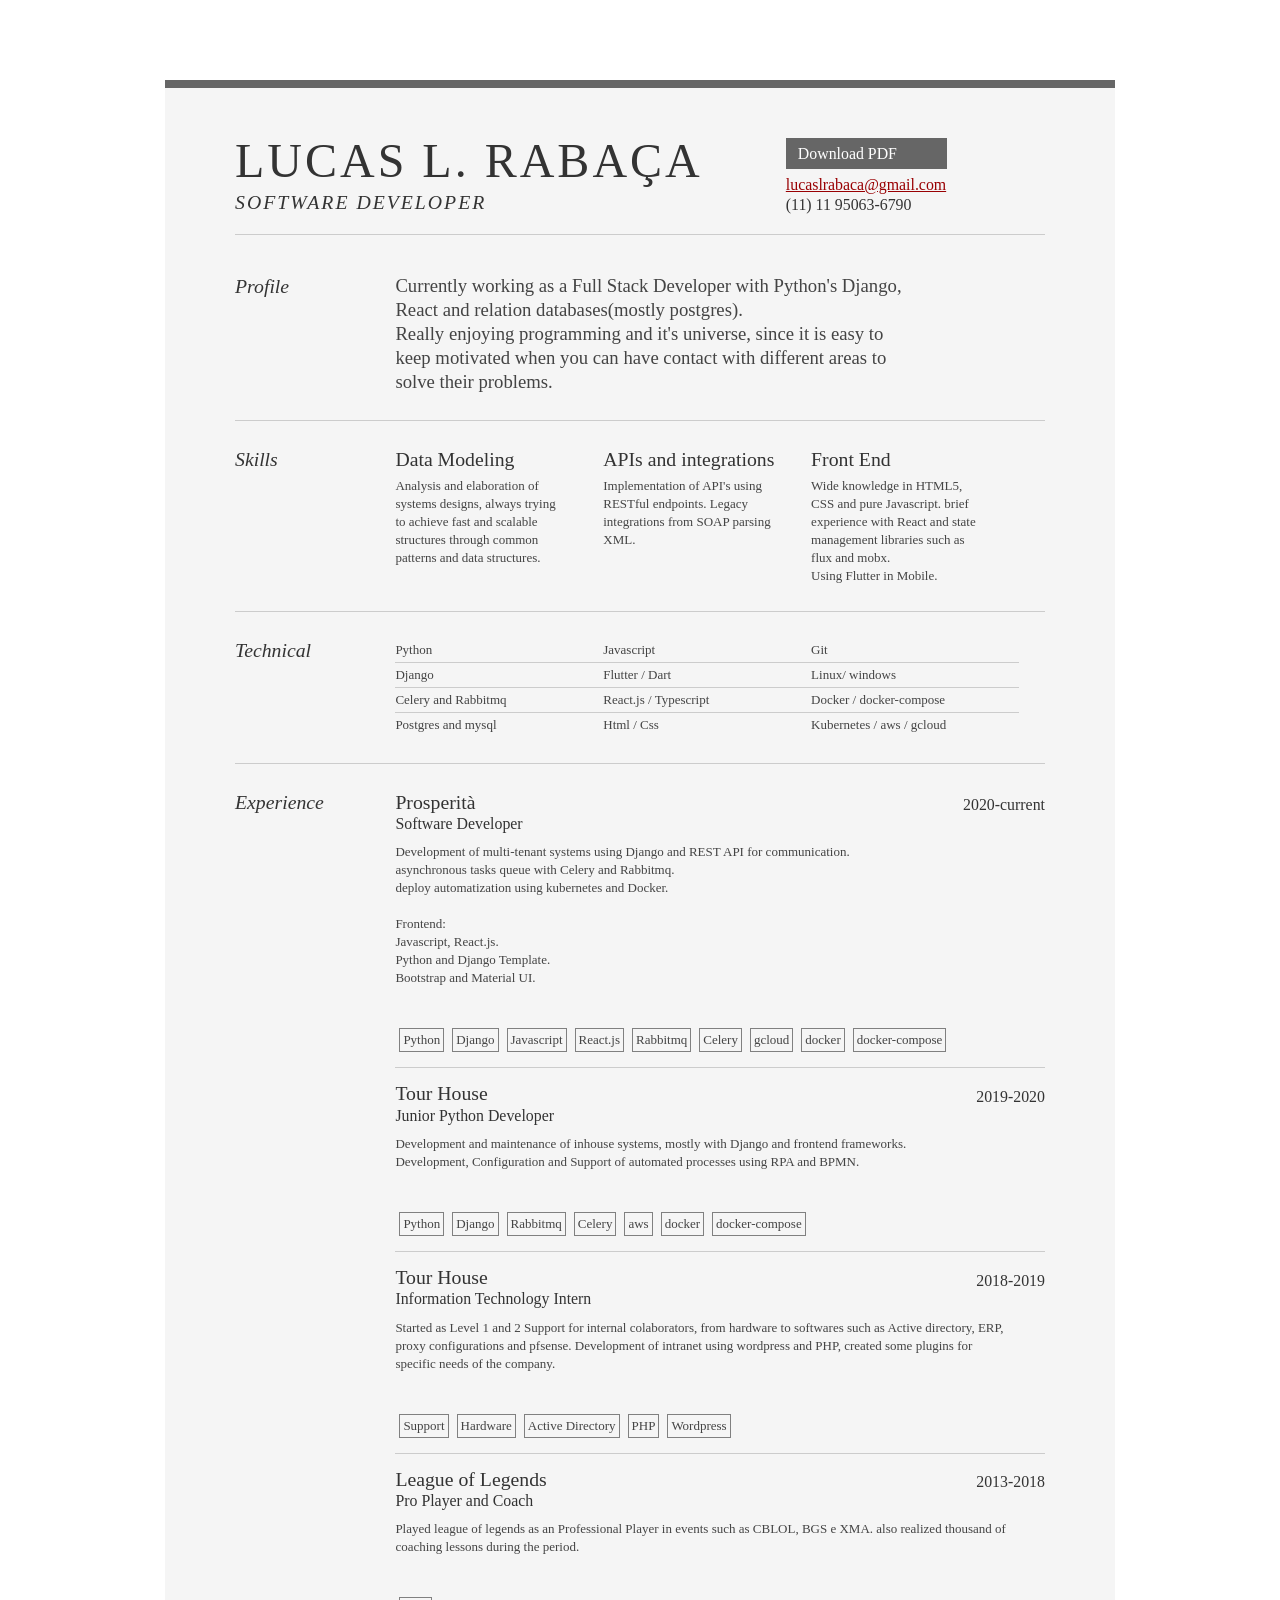
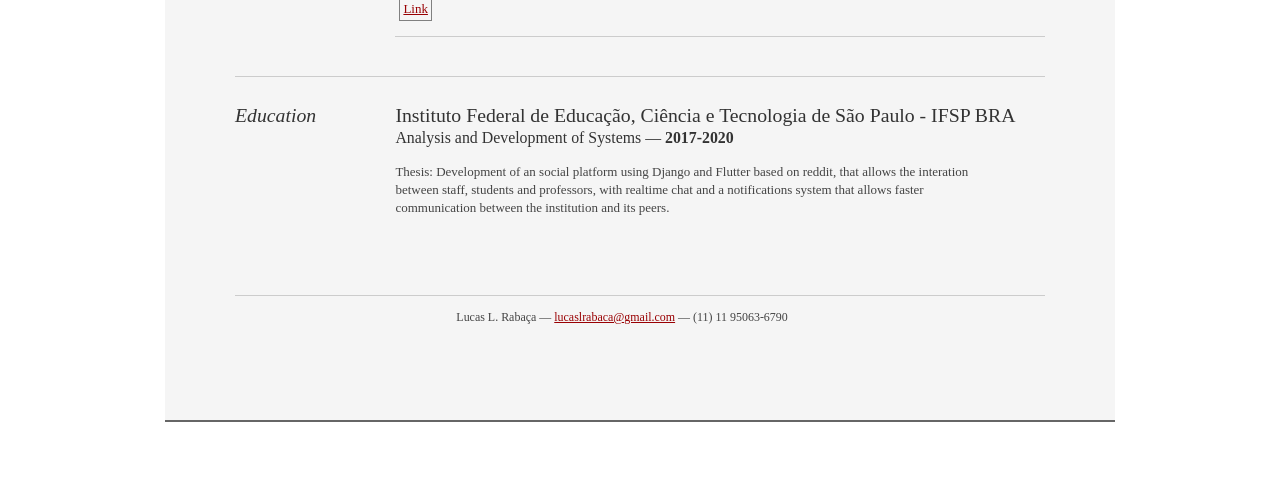
==== index.html @ 8d4857c7 "Updated CV" ====
<!DOCTYPE html PUBLIC "-//W3C//DTD XHTML 1.0 Strict//EN" "http://www.w3.org/TR/xhtml1/DTD/xhtml1-strict.dtd">
<html>
<head>

	<title>Lucas L. Rabaça | Software Developer | lucaslrabaca@gmail.com</title>
	<meta http-equiv="content-type" content="text/html; charset=utf-8" />

	<meta name="keywords" content="" />
	<meta name="description" content="" />

	<link rel="stylesheet" type="text/css" href="reset-fonts-grids.css" media="all" /> 
	<link rel="stylesheet" type="text/css" href="index.css" media="all" />

</head>
<body>

<div id="doc2" class="yui-t7">
	<div id="inner">
	
		<div id="hd">
			<div class="yui-gc">
				<div class="yui-u first">
					<h1>Lucas L. Rabaça</h1>
					<h2>Software Developer</h2>
				</div>

				<div class="yui-u">
					<div class="contact-info">
						<h3><a id="pdf" href="#" onclick="window.print();">Download PDF</a></h3>
						<h3><a href="mailto:lucaslrabaca@gmail.com">lucaslrabaca@gmail.com</a></h3>
						<h3>(11) 11 95063-6790</h3>
					</div><!--// .contact-info -->
				</div>
			</div><!--// .yui-gc -->
		</div><!--// hd -->

		<div id="bd">
			<div id="yui-main">
				<div class="yui-b">

					<div class="yui-gf">
						<div class="yui-u first">
							<h2>Profile</h2>
						</div>
						<div class="yui-u">
							<p class="enlarge">
								Currently working as a Full Stack Developer with Python's Django, React and relation databases(mostly postgres).<br>
								Really enjoying programming and it's universe, since it is easy to keep motivated when you can have
								contact with different areas to solve their problems.
							</p>
						</div>
					</div><!--// .yui-gf -->

					<div class="yui-gf">
						<div class="yui-u first">
							<h2>Skills</h2>
						</div>
						<div class="yui-u">

								<div class="talent">
									<h2>Data Modeling</h2>
									<p>Analysis and elaboration of systems designs, always trying to achieve fast and scalable structures through common patterns and data structures.</p>
								</div>

								<div class="talent">
									<h2>APIs and integrations</h2>
									<p>Implementation of API's using RESTful endpoints. Legacy integrations from SOAP parsing XML.</p>
								</div>

								<div class="talent">
									<h2>Front End</h2>
									<p> Wide knowledge in HTML5, CSS and pure Javascript. brief experience with React and state management libraries such as flux and mobx.<br> Using Flutter in Mobile.</p>
								</div>
						</div>
					</div><!--// .yui-gf -->

					<div class="yui-gf">
						<div class="yui-u first">
							<h2>Technical</h2>
						</div>
						<div class="yui-u">

							<ul class="talent">
								<li>Python</li>
								<li>Django</li>
								<li>Celery and Rabbitmq</li>
								<li class="last">Postgres and mysql</li>
							</ul>

							<ul class="talent">
								<li >Javascript</li>
								<li >Flutter / Dart </li>
								<li>React.js / Typescript</li>
								<li class="last">Html / Css</li>
							</ul>

							<ul class="talent">
								<li>Git</li>
								<li>Linux/ windows</li>
								<li>Docker / docker-compose</li>
								<li class="last">Kubernetes / aws / gcloud</li>
							</ul>
						</div>
					</div><!--// .yui-gf-->

					<div class="yui-gf">
	
						<div class="yui-u first">
							<h2>Experience</h2>
						</div><!--// .yui-u -->

						<div class="yui-u">

							<div class="job">
								<h2>Prosperità</h2>
								<h3>Software Developer</h3>
								<h4>2020-current</h4>
								<p>
									Development of multi-tenant systems using Django and REST API for communication.
									<br>asynchronous tasks queue with Celery and Rabbitmq.
									<br>deploy automatization using kubernetes and Docker.
									<br>
									<br>Frontend:
									<br>Javascript, React.js.
									<br>Python and Django Template.
									<br>Bootstrap and Material UI.
								</p>
								<div class="flex">
									<div class="skill-box">Python</div>
									<div class="skill-box">Django</div>
									<div class="skill-box">Javascript</div>
									<div class="skill-box">React.js</div>
									<div class="skill-box">Rabbitmq</div>
									<div class="skill-box">Celery</div>
									<div class="skill-box">gcloud</div>
									<div class="skill-box">docker</div>
									<div class="skill-box">docker-compose</div>
								</div>
							</div>

							<div class="job">
								<h2>Tour House</h2>
								<h3>Junior Python Developer</h3>
								<h4>2019-2020</h4>
								<p>Development and maintenance of inhouse systems, mostly with Django and frontend frameworks.<br>
									Development, Configuration and Support of automated processes using RPA and BPMN.</p>
								<div class="flex">
									<div class="skill-box">Python</div>
									<div class="skill-box">Django</div>
									<div class="skill-box">Rabbitmq</div>
									<div class="skill-box">Celery</div>
									<div class="skill-box">aws</div>
									<div class="skill-box">docker</div>
									<div class="skill-box">docker-compose</div>
								</div>
							</div>

							<div class="job">
								<h2>Tour House</h2>
								<h3>Information Technology Intern</h3>
								<h4>2018-2019</h4>
								<p>Started as Level 1 and 2 Support for internal colaborators, from hardware to softwares such as Active directory, ERP, proxy configurations and pfsense. Development of intranet using wordpress and PHP, created some plugins for specific needs of the company.</p>
								<div class="flex">
									<div class="skill-box">Support</div>
									<div class="skill-box">Hardware</div>
									<div class="skill-box">Active Directory</div>
									<div class="skill-box">PHP</div>
									<div class="skill-box">Wordpress</div>
								</div>
							</div>

							<div class="job">
								<h2>League of Legends</h2>
								<h3>Pro Player and Coach</h3>
								<h4>2013-2018</h4>
								<p>Played league of legends as an Professional Player in events such as CBLOL, BGS e XMA. also realized thousand of coaching lessons during the period.</p>
								<div class="flex">
									<div class="skill-box"><a target="_blank"  href="https://lol.gamepedia.com/Krow">Link</a></div>
								</div>
							</div>
						</div><!--// .yui-u -->
					</div><!--// .yui-gf -->


					<div class="yui-gf last">
						<div class="yui-u first">
							<h2>Education</h2>
						</div>
						<div class="yui-u">
							<h2>Instituto Federal de Educação, Ciência e Tecnologia de São Paulo - IFSP BRA</h2>
							<h3>Analysis and Development of Systems &mdash; <strong> 2017-2020</strong> </h3>
							<br>
							<p>Thesis: Development of an social platform using Django and Flutter based on reddit, that allows the interation between staff, students and professors, with realtime chat and a notifications system that allows faster communication between the institution and its peers.</p>
							<p></p>
						</div>
					</div><!--// .yui-gf -->


				</div><!--// .yui-b -->
			</div><!--// yui-main -->
		</div><!--// bd -->

		<div id="ft">
			<p>Lucas L. Rabaça &mdash; <a href="mailto:lucaslrabaca@gmail.com">lucaslrabaca@gmail.com</a> &mdash; (11) 11 95063-6790</p>
		</div><!--// footer -->

	</div><!-- // inner -->


</div><!--// doc -->
</body>
</html>
---- index.css ----
/*
---------------------------------------------------------------------------------
	STRIPPED DOWN RESUME TEMPLATE
    html resume

    v0.9: 5/28/09

    design and code by: thingsthatarebrown.com 
                        (matt brown)
---------------------------------------------------------------------------------
*/


.msg { padding: 10px; background: #222; position: relative; }
.msg h1 { color: #fff;  }
.msg a { margin-left: 20px; background: #408814; color: white; padding: 4px 8px; text-decoration: none; }
.msg a:hover { background: #266400; }

/* //-- yui-grids style overrides -- */
body { font-family: Georgia; color: #444; }
#inner { padding: 10px 70px; margin: 80px auto; background: #f5f5f5; border: solid #666; border-width: 8px 0 2px 0; }
.yui-gf { margin-bottom: 2em; padding-bottom: 2em; border-bottom: 1px solid #ccc; }

/* //-- header, body, footer -- */
#hd { margin: 2.5em 0 3em 0; padding-bottom: 1.5em; border-bottom: 1px solid #ccc }
#hd h2 { text-transform: uppercase; letter-spacing: 2px; }
#bd, #ft { margin-bottom: 2em; }

/* //-- footer -- */
#ft { padding: 1em 0 5em 0; font-size: 92%; border-top: 1px solid #ccc; text-align: center; }
#ft p { margin-bottom: 0; text-align: center;   }

/* //-- core typography and style -- */
#hd h1 { font-size: 48px; text-transform: uppercase; letter-spacing: 3px; }
h2 { font-size: 152% }
h3, h4 { font-size: 122%; }
h1, h2, h3, h4 { color: #333; }
p { font-size: 100%; line-height: 18px; padding-right: 3em; }
a { color: #990003 }
a:hover { text-decoration: none; }
strong { font-weight: bold; }
li { line-height: 24px; border-bottom: 1px solid #ccc; }
p.enlarge { font-size: 144%; padding-right: 6.5em; line-height: 24px; }
p.enlarge span { color: #000 }
.contact-info { margin-top: 7px; }
.first h2 { font-style: italic; }
.last { border-bottom: 0 }


/* //-- section styles -- */

a#pdf { display: block; float: left; background: #666; color: white; padding: 6px 50px 6px 12px; margin-bottom: 6px; text-decoration: none;  }
a#pdf:hover { background: #222; }

.job { position: relative; margin-bottom: 1em; padding-bottom: 1em; border-bottom: 1px solid #ccc; }
.job h4 { position: absolute; top: 0.35em; right: 0 }
.job p { margin: 0.75em 0 3em 0; }

.last { border: none; }
.skills-list {  }
.skills-list ul { margin: 0; }
.skills-list li { margin: 3px 0; padding: 3px 0; }
.skills-list li span { font-size: 152%; display: block; margin-bottom: -2px; padding: 0 }
.talent { width: 32%; float: left }
.talent h2 { margin-bottom: 6px; }
.flex { display: flex; }
.skill-box { border: 1px solid grey; padding: 3px; margin: 2px 4px; text-align: center; }
#srt-ttab { margin-bottom: 100px; text-align: center;  }
#srt-ttab img.last { margin-top: 20px }

/* --// override to force 1/8th width grids -- */
.yui-gf .yui-u{width:80.2%;}
.yui-gf div.first{width:12.3%;}
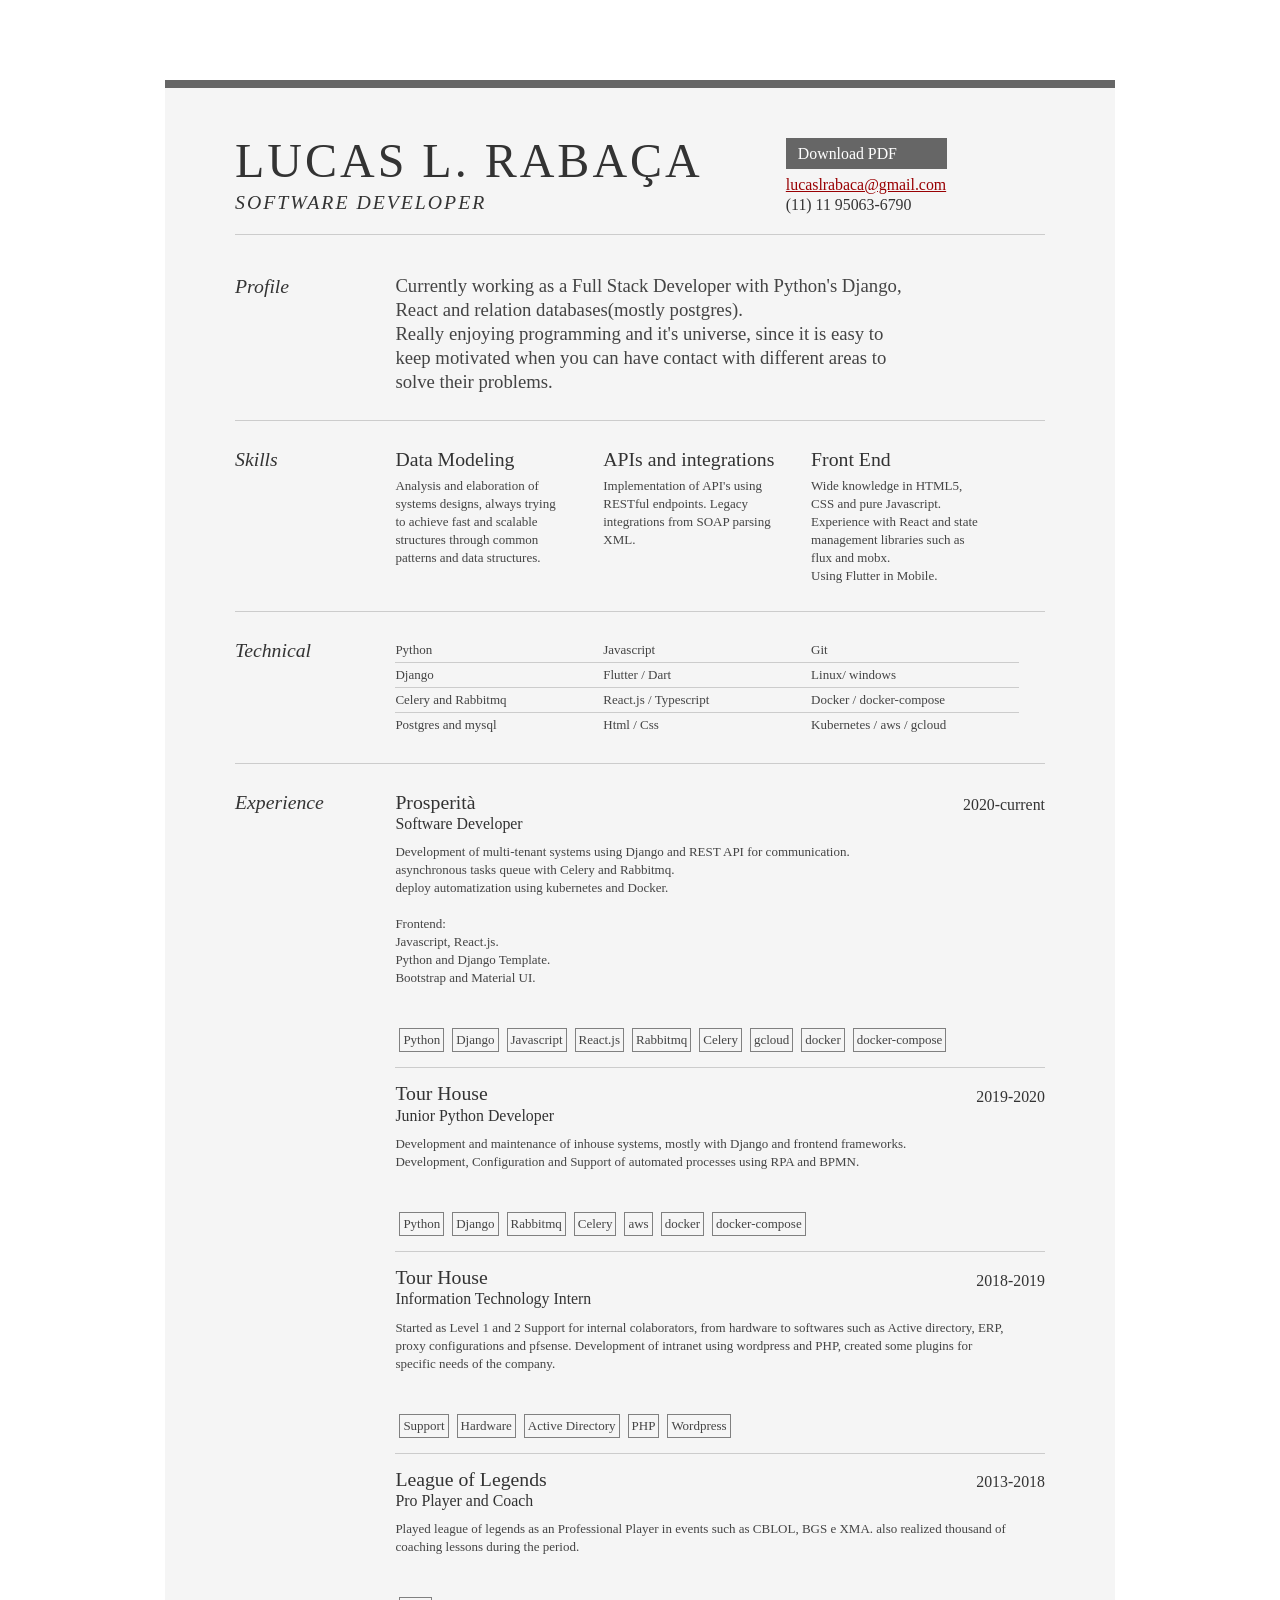
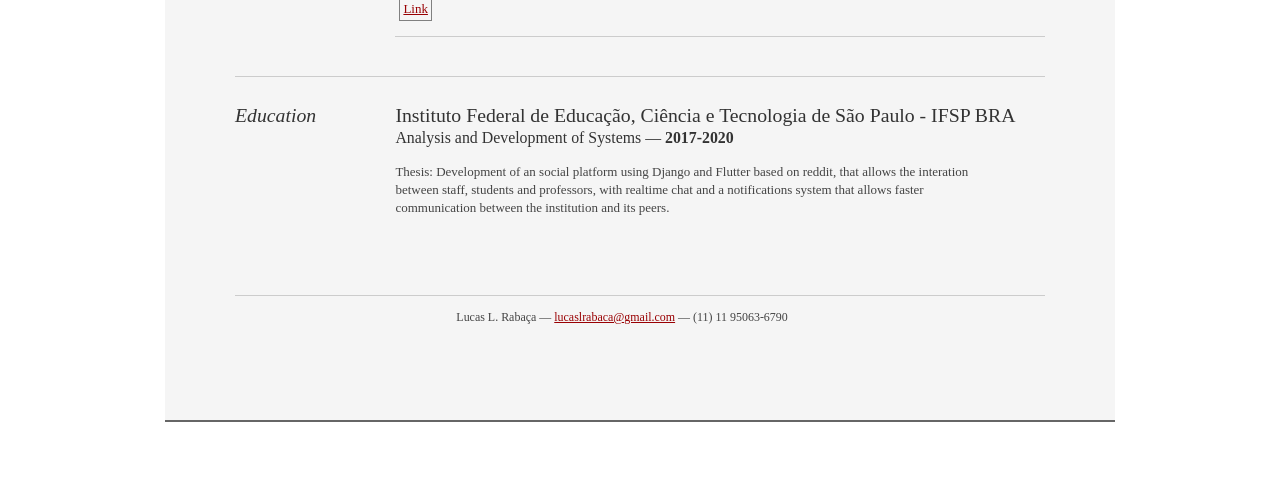
==== commit a68eb20e: "updated cv" ====
--- a/index.html
+++ b/index.html
@@ -69,7 +69,7 @@
 
 								<div class="talent">
 									<h2>Front End</h2>
-									<p> Wide knowledge in HTML5, CSS and pure Javascript. brief experience with React and state management libraries such as flux and mobx.<br> Using Flutter in Mobile.</p>
+									<p> Wide knowledge in HTML5, CSS and pure Javascript. Experience with React and state management libraries such as flux and mobx.<br> Using Flutter in Mobile.</p>
 								</div>
 						</div>
 					</div><!--// .yui-gf -->
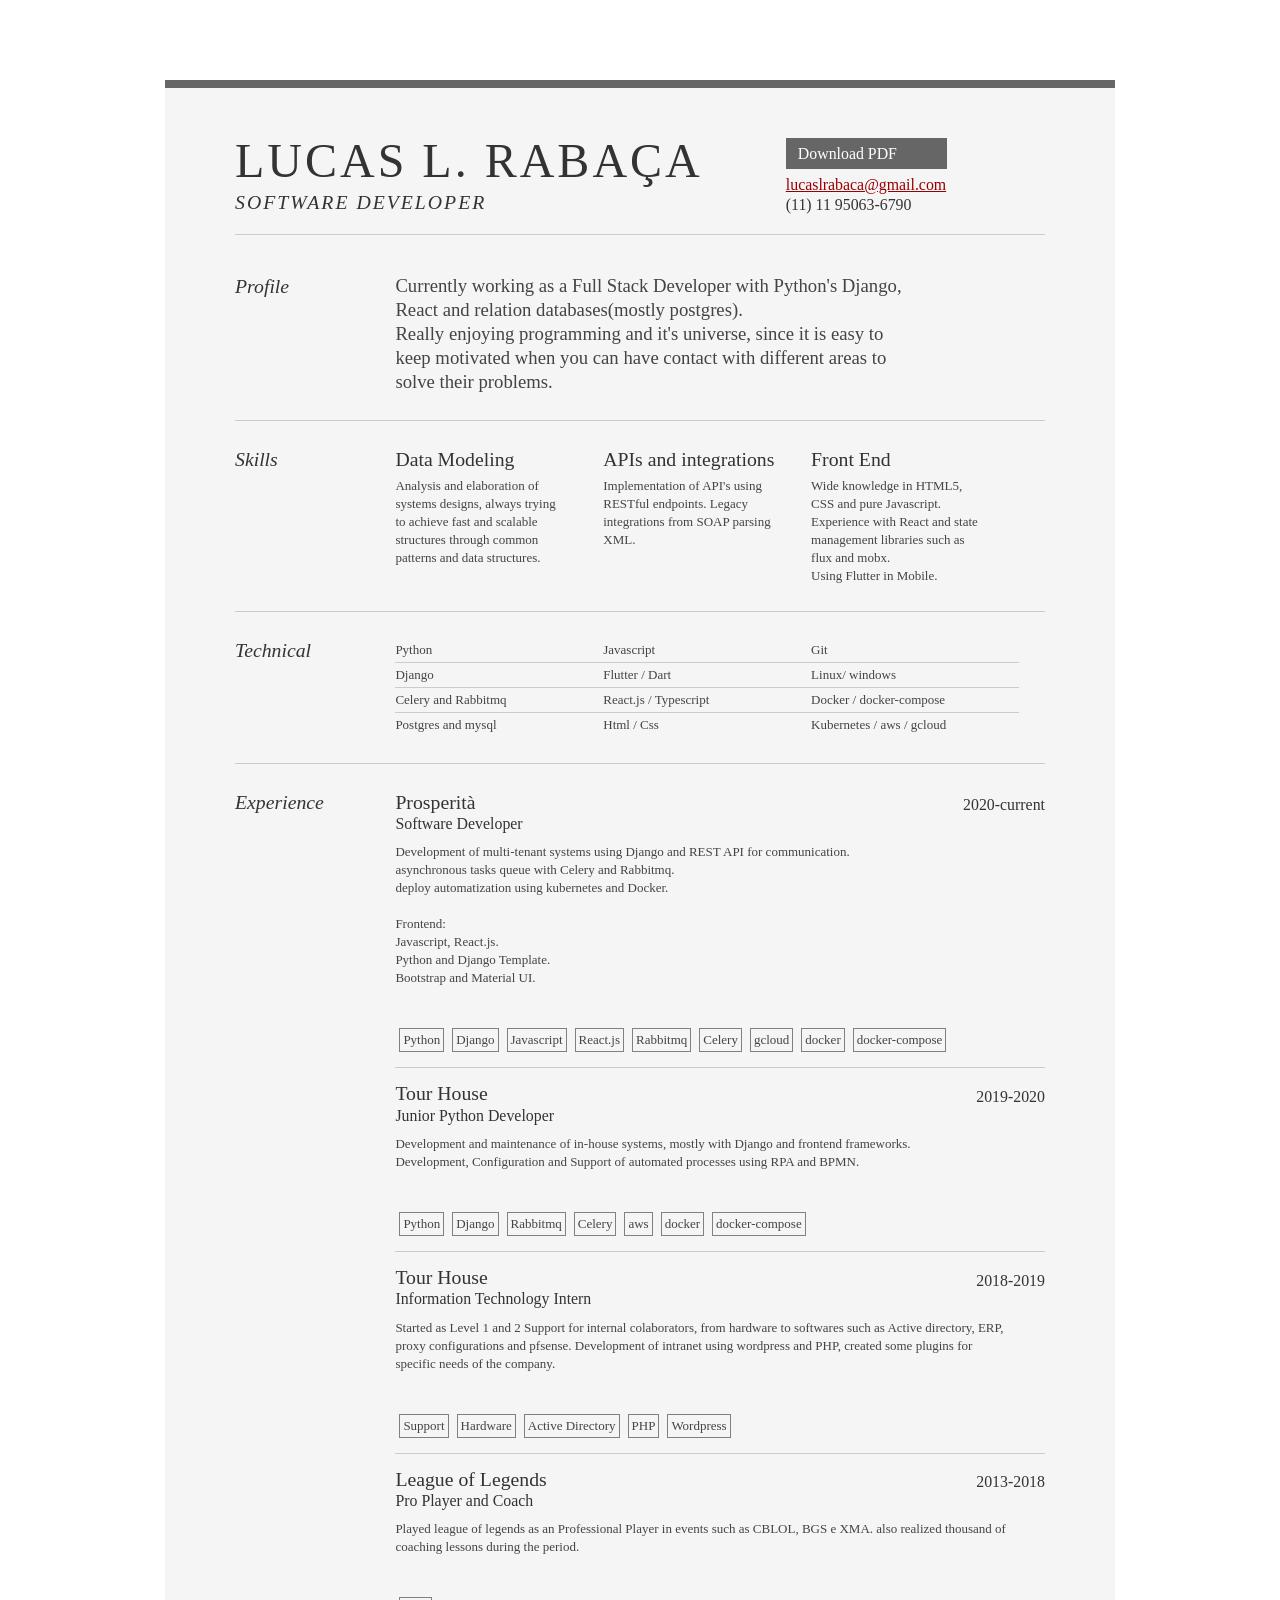
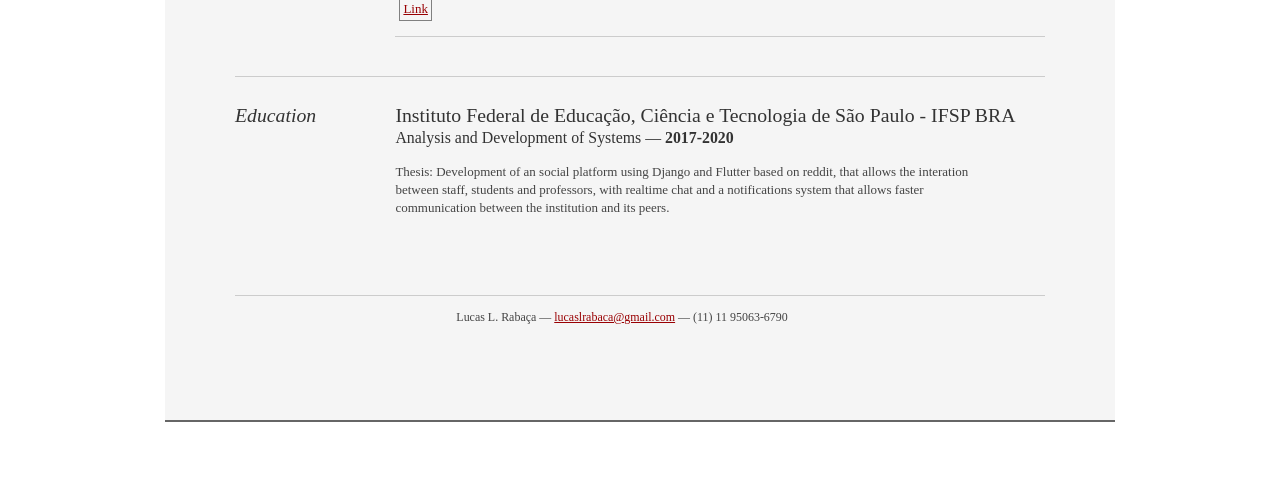
==== commit ed903189: "updated cv" ====
--- a/index.html
+++ b/index.html
@@ -142,7 +142,7 @@
 								<h2>Tour House</h2>
 								<h3>Junior Python Developer</h3>
 								<h4>2019-2020</h4>
-								<p>Development and maintenance of inhouse systems, mostly with Django and frontend frameworks.<br>
+								<p>Development and maintenance of in-house systems, mostly with Django and frontend frameworks.<br>
 									Development, Configuration and Support of automated processes using RPA and BPMN.</p>
 								<div class="flex">
 									<div class="skill-box">Python</div>
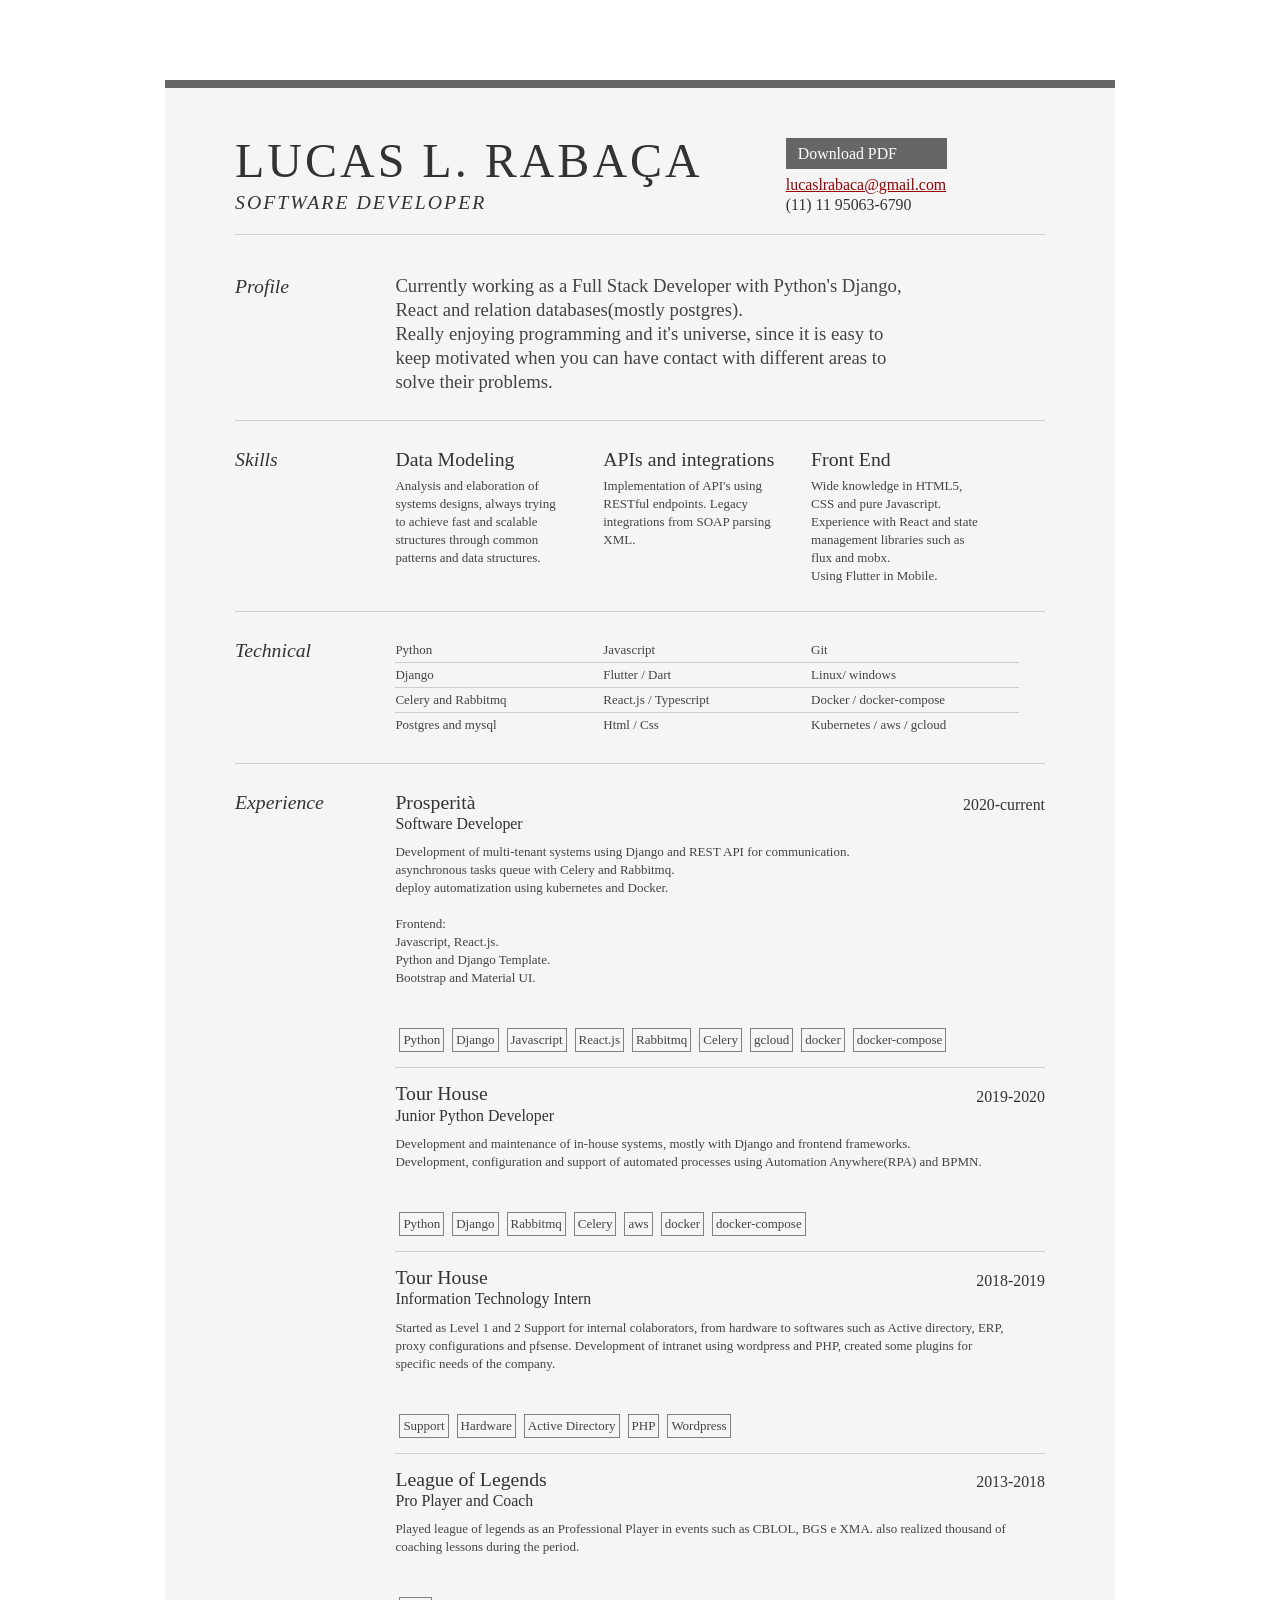
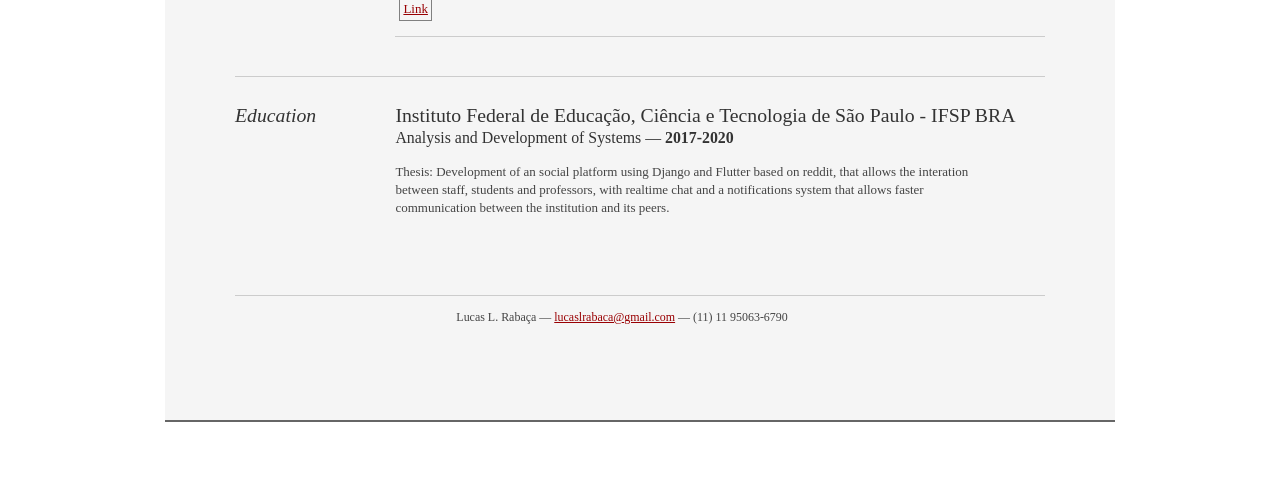
==== commit 73d145a7: "Updated CV" ====
--- a/index.html
+++ b/index.html
@@ -143,7 +143,7 @@
 								<h3>Junior Python Developer</h3>
 								<h4>2019-2020</h4>
 								<p>Development and maintenance of in-house systems, mostly with Django and frontend frameworks.<br>
-									Development, Configuration and Support of automated processes using RPA and BPMN.</p>
+									Development, configuration and support of automated processes using Automation Anywhere(RPA) and BPMN.</p>
 								<div class="flex">
 									<div class="skill-box">Python</div>
 									<div class="skill-box">Django</div>
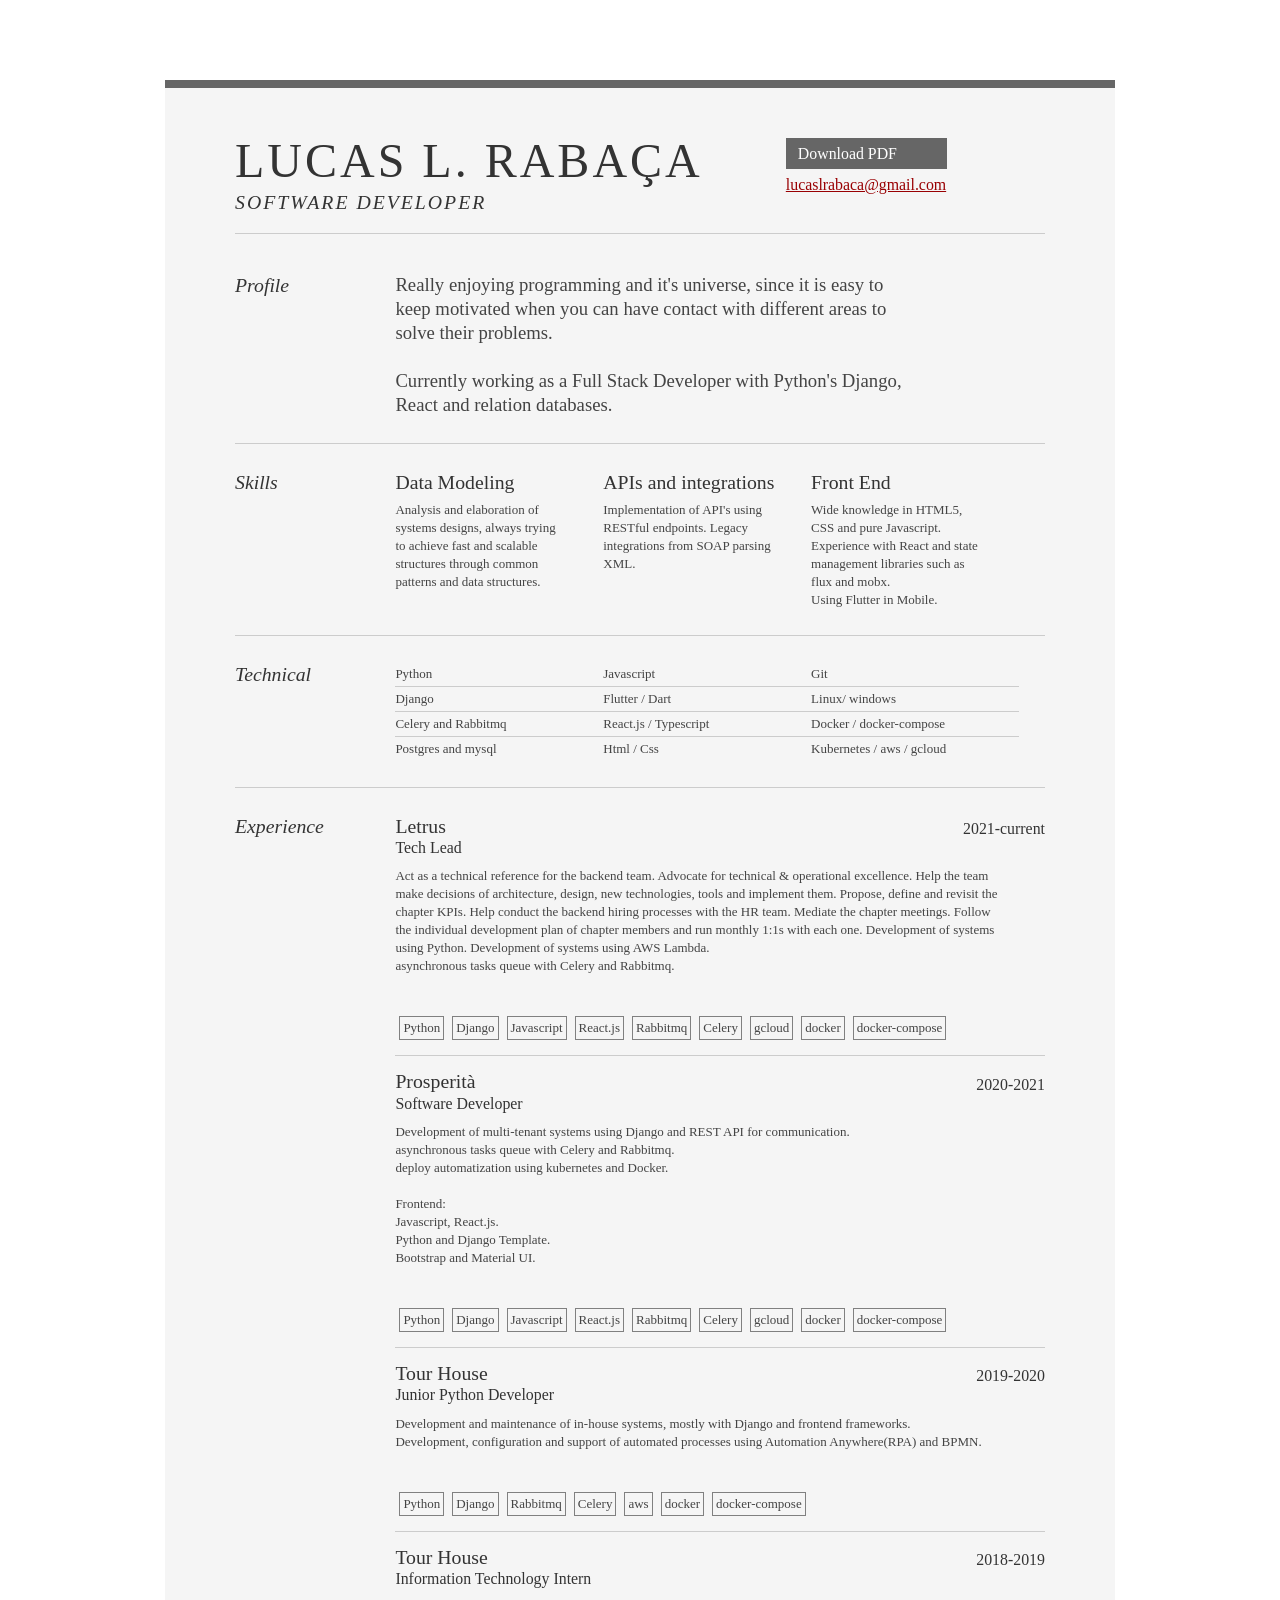
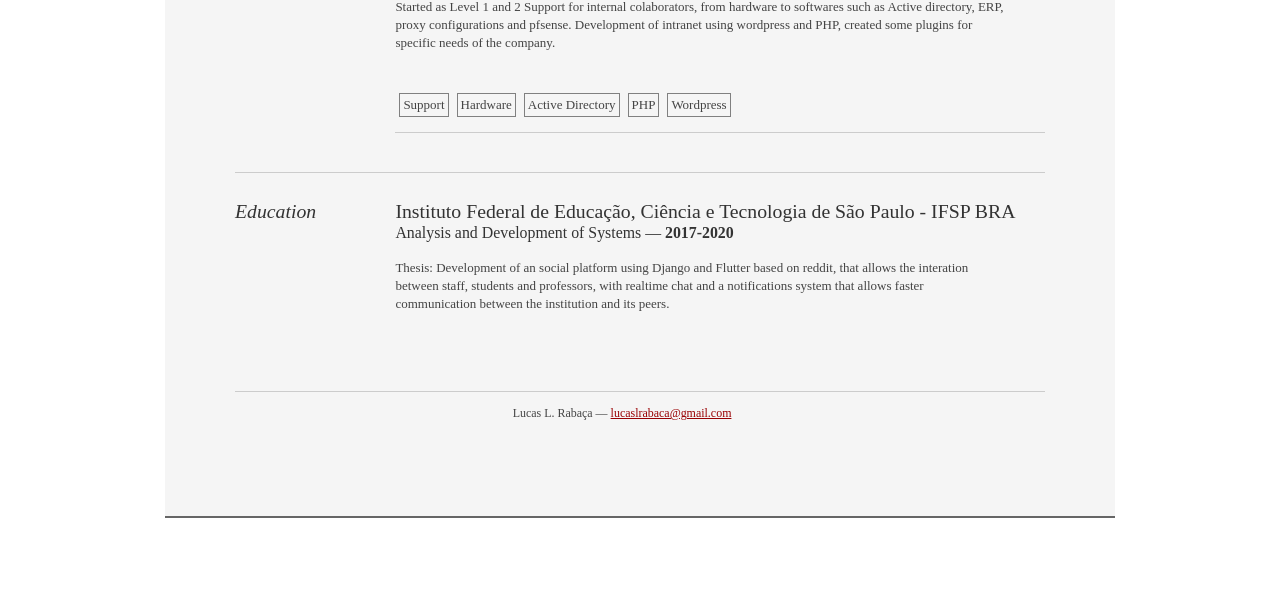
==== commit d42a33cc: "Update index.md" ====
--- a/index.html
+++ b/index.html
@@ -28,7 +28,6 @@
 					<div class="contact-info">
 						<h3><a id="pdf" href="#" onclick="window.print();">Download PDF</a></h3>
 						<h3><a href="mailto:lucaslrabaca@gmail.com">lucaslrabaca@gmail.com</a></h3>
-						<h3>(11) 11 95063-6790</h3>
 					</div><!--// .contact-info -->
 				</div>
 			</div><!--// .yui-gc -->
@@ -44,9 +43,10 @@
 						</div>
 						<div class="yui-u">
 							<p class="enlarge">
-								Currently working as a Full Stack Developer with Python's Django, React and relation databases(mostly postgres).<br>
 								Really enjoying programming and it's universe, since it is easy to keep motivated when you can have
 								contact with different areas to solve their problems.
+								<br><br>
+								Currently working as a Full Stack Developer with Python's Django, React and relation databases.
 							</p>
 						</div>
 					</div><!--// .yui-gf -->
@@ -112,9 +112,38 @@
 						<div class="yui-u">
 
 							<div class="job">
+								<h2>Letrus</h2>
+								<h3>Tech Lead</h3>
+								<h4>2021-current</h4>
+								<p>
+									Act as a technical reference for the backend team.
+									Advocate for technical & operational excellence.
+									Help the team make decisions of architecture, design, new technologies, tools and implement them.
+									Propose, define and revisit the chapter KPIs.
+									Help conduct the backend hiring processes with the HR team.
+									Mediate the chapter meetings.
+									Follow the individual development plan of chapter members and run monthly 1:1s with each one.
+									Development of systems using Python.
+									Development of systems using AWS Lambda.
+									<br>asynchronous tasks queue with Celery and Rabbitmq.
+								</p>
+								<div class="flex">
+									<div class="skill-box">Python</div>
+									<div class="skill-box">Django</div>
+									<div class="skill-box">Javascript</div>
+									<div class="skill-box">React.js</div>
+									<div class="skill-box">Rabbitmq</div>
+									<div class="skill-box">Celery</div>
+									<div class="skill-box">gcloud</div>
+									<div class="skill-box">docker</div>
+									<div class="skill-box">docker-compose</div>
+								</div>
+							</div>
+
+							<div class="job">
 								<h2>Prosperità</h2>
 								<h3>Software Developer</h3>
-								<h4>2020-current</h4>
+								<h4>2020-2021</h4>
 								<p>
 									Development of multi-tenant systems using Django and REST API for communication.
 									<br>asynchronous tasks queue with Celery and Rabbitmq.
@@ -168,16 +197,6 @@
 									<div class="skill-box">Wordpress</div>
 								</div>
 							</div>
-
-							<div class="job">
-								<h2>League of Legends</h2>
-								<h3>Pro Player and Coach</h3>
-								<h4>2013-2018</h4>
-								<p>Played league of legends as an Professional Player in events such as CBLOL, BGS e XMA. also realized thousand of coaching lessons during the period.</p>
-								<div class="flex">
-									<div class="skill-box"><a target="_blank"  href="https://lol.gamepedia.com/Krow">Link</a></div>
-								</div>
-							</div>
 						</div><!--// .yui-u -->
 					</div><!--// .yui-gf -->
 
@@ -201,7 +220,7 @@
 		</div><!--// bd -->
 
 		<div id="ft">
-			<p>Lucas L. Rabaça &mdash; <a href="mailto:lucaslrabaca@gmail.com">lucaslrabaca@gmail.com</a> &mdash; (11) 11 95063-6790</p>
+			<p>Lucas L. Rabaça &mdash; <a href="mailto:lucaslrabaca@gmail.com">lucaslrabaca@gmail.com</a></p>
 		</div><!--// footer -->
 
 	</div><!-- // inner -->
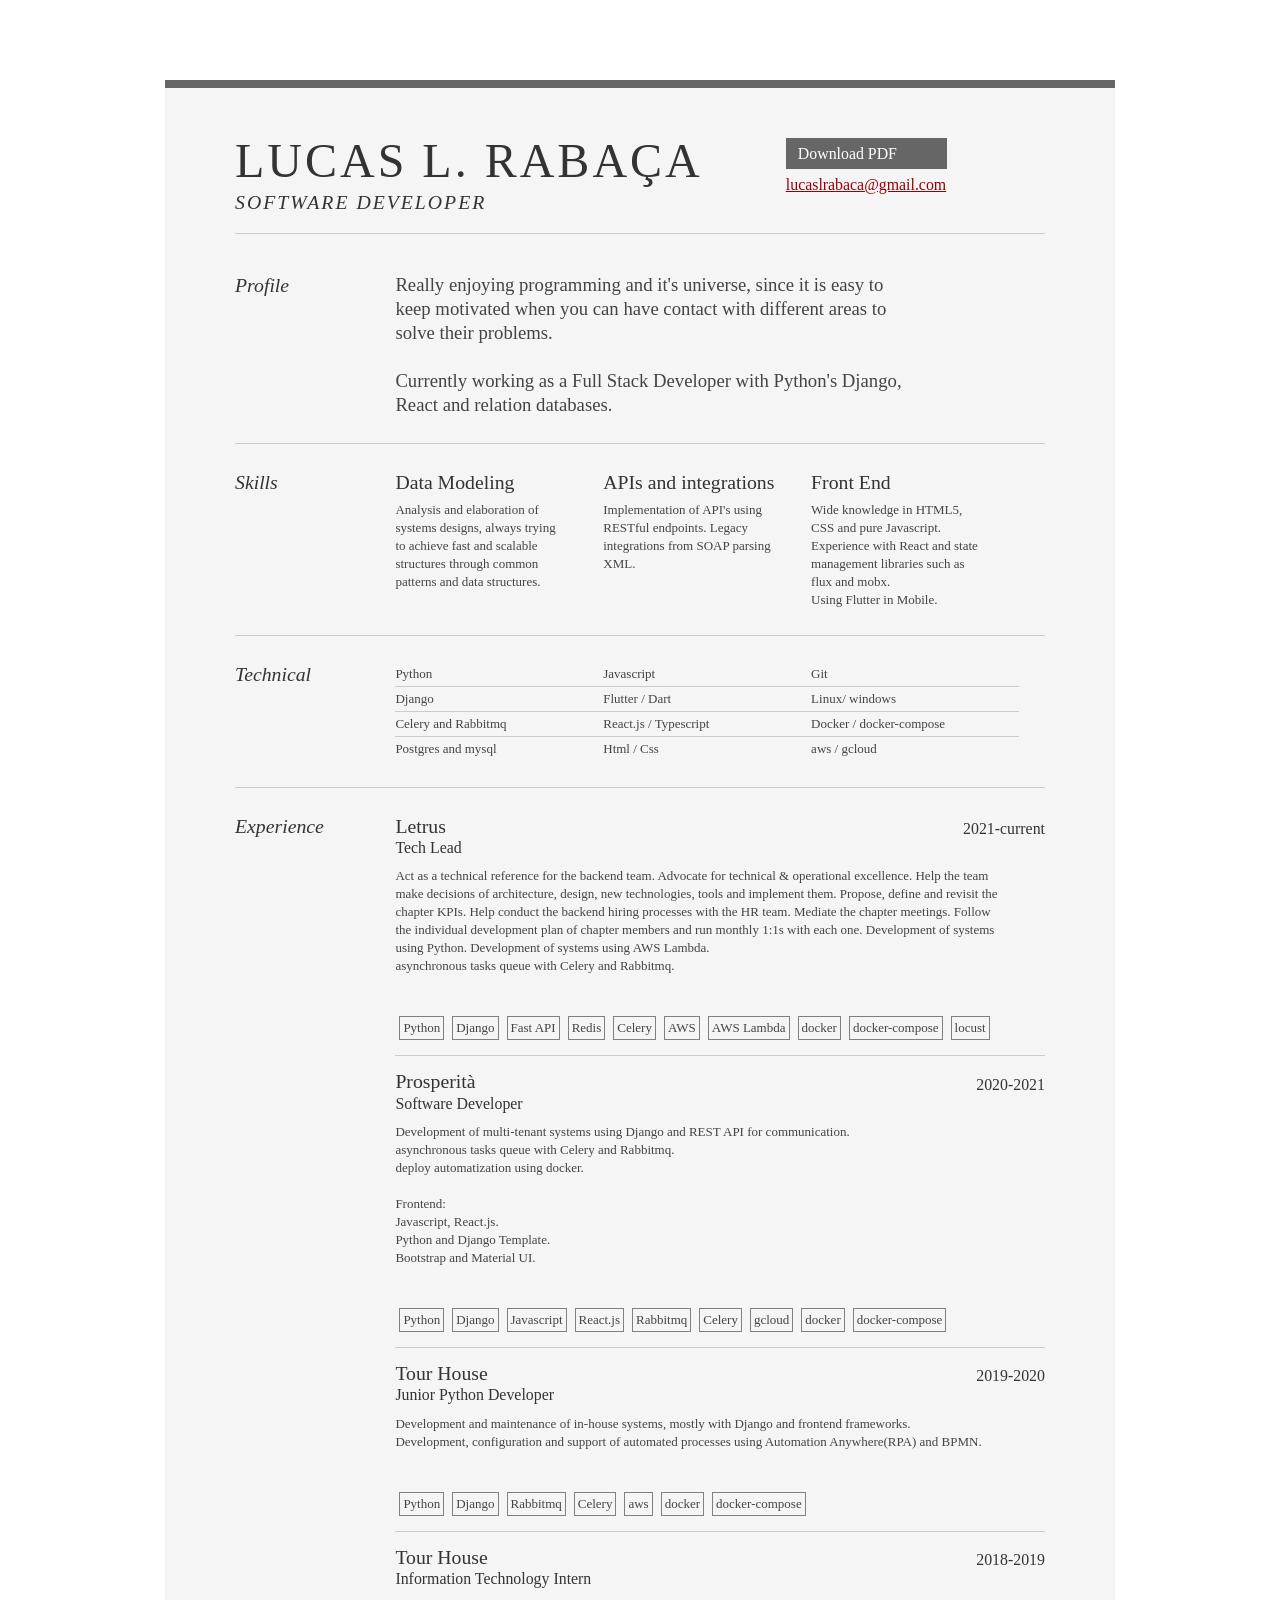
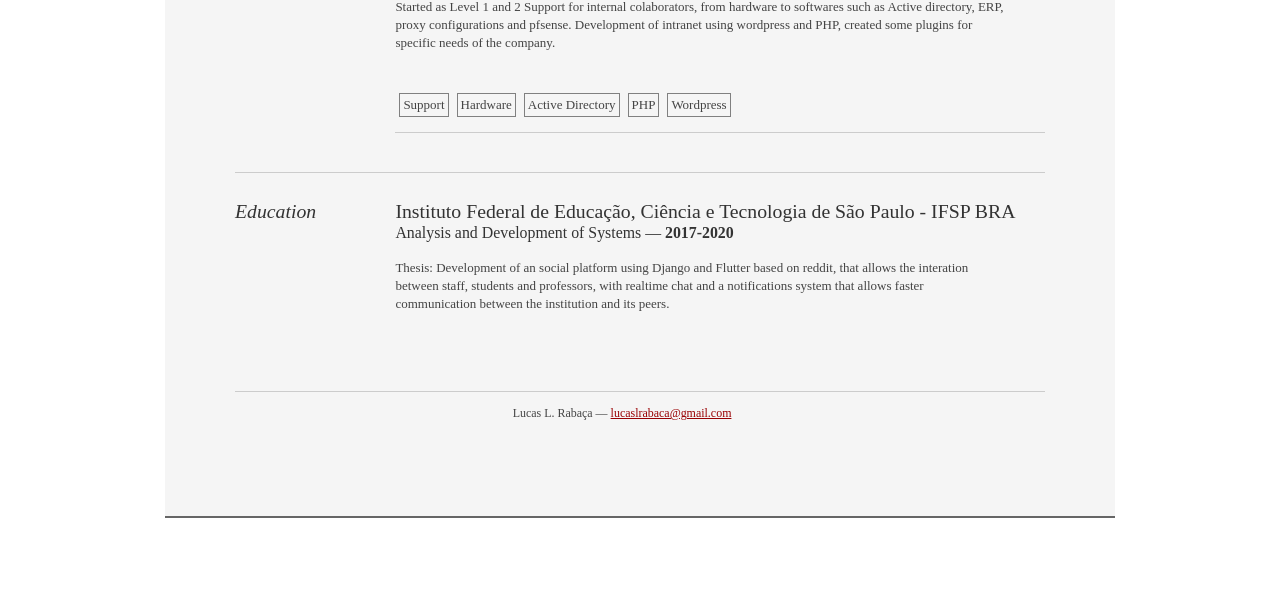
==== commit 3e2bd6da: "Update index.html" ====
--- a/index.html
+++ b/index.html
@@ -98,7 +98,7 @@
 								<li>Git</li>
 								<li>Linux/ windows</li>
 								<li>Docker / docker-compose</li>
-								<li class="last">Kubernetes / aws / gcloud</li>
+								<li class="last"> aws / gcloud</li>
 							</ul>
 						</div>
 					</div><!--// .yui-gf-->
@@ -130,13 +130,14 @@
 								<div class="flex">
 									<div class="skill-box">Python</div>
 									<div class="skill-box">Django</div>
-									<div class="skill-box">Javascript</div>
-									<div class="skill-box">React.js</div>
-									<div class="skill-box">Rabbitmq</div>
+									<div class="skill-box">Fast API</div>
+									<div class="skill-box">Redis</div>
 									<div class="skill-box">Celery</div>
-									<div class="skill-box">gcloud</div>
+									<div class="skill-box">AWS</div>
+									<div class="skill-box">AWS Lambda</div>
 									<div class="skill-box">docker</div>
 									<div class="skill-box">docker-compose</div>
+									<div class="skill-box">locust</div>
 								</div>
 							</div>
 
@@ -147,7 +148,7 @@
 								<p>
 									Development of multi-tenant systems using Django and REST API for communication.
 									<br>asynchronous tasks queue with Celery and Rabbitmq.
-									<br>deploy automatization using kubernetes and Docker.
+									<br>deploy automatization using docker.
 									<br>
 									<br>Frontend:
 									<br>Javascript, React.js.
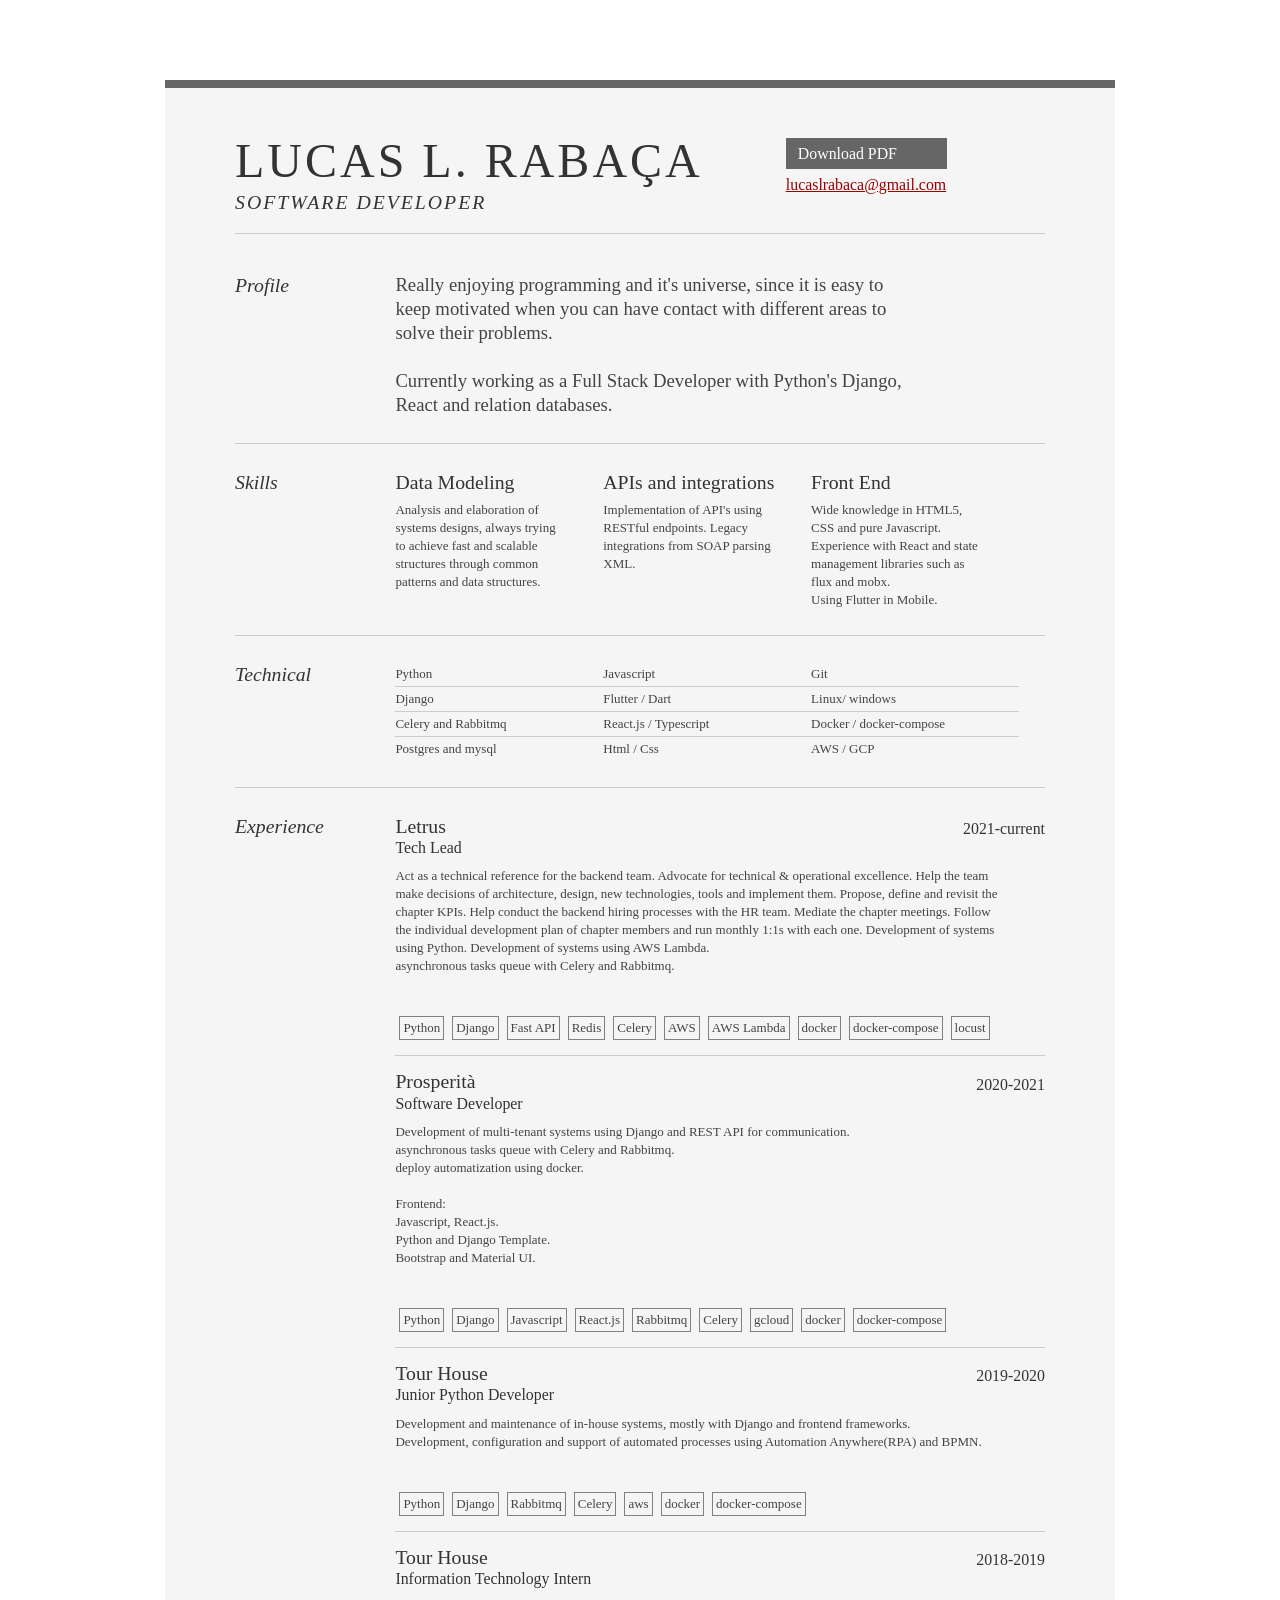
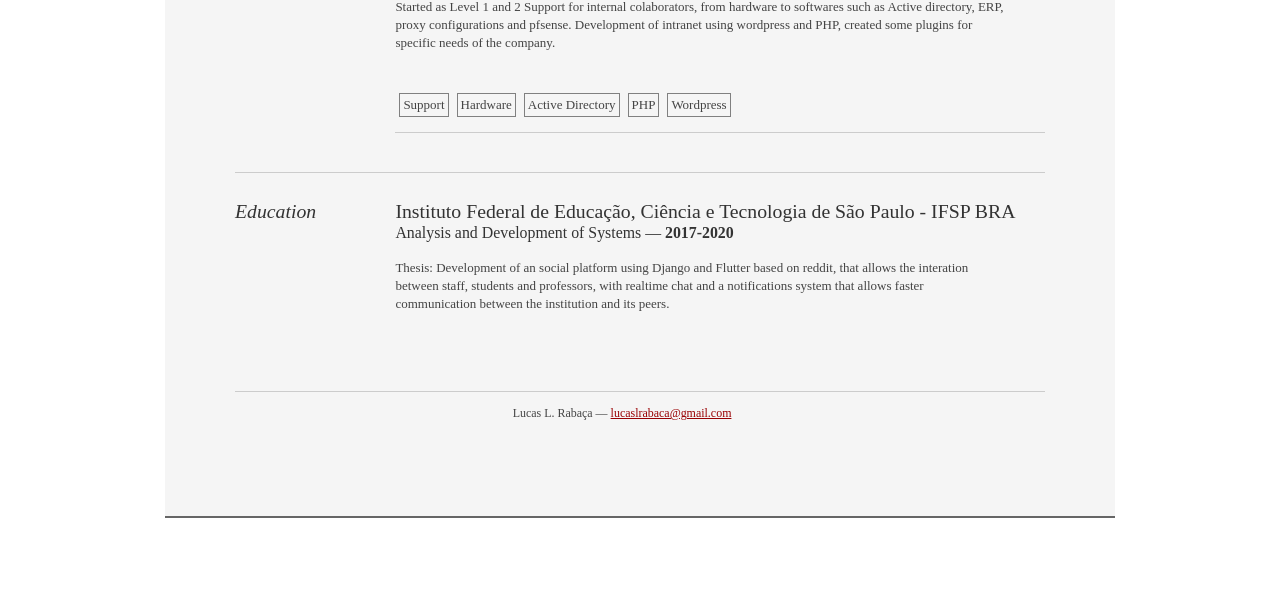
==== commit a29bc9ec: "Update index.html" ====
--- a/index.html
+++ b/index.html
@@ -98,7 +98,7 @@
 								<li>Git</li>
 								<li>Linux/ windows</li>
 								<li>Docker / docker-compose</li>
-								<li class="last"> aws / gcloud</li>
+								<li class="last"> AWS / GCP </li>
 							</ul>
 						</div>
 					</div><!--// .yui-gf-->
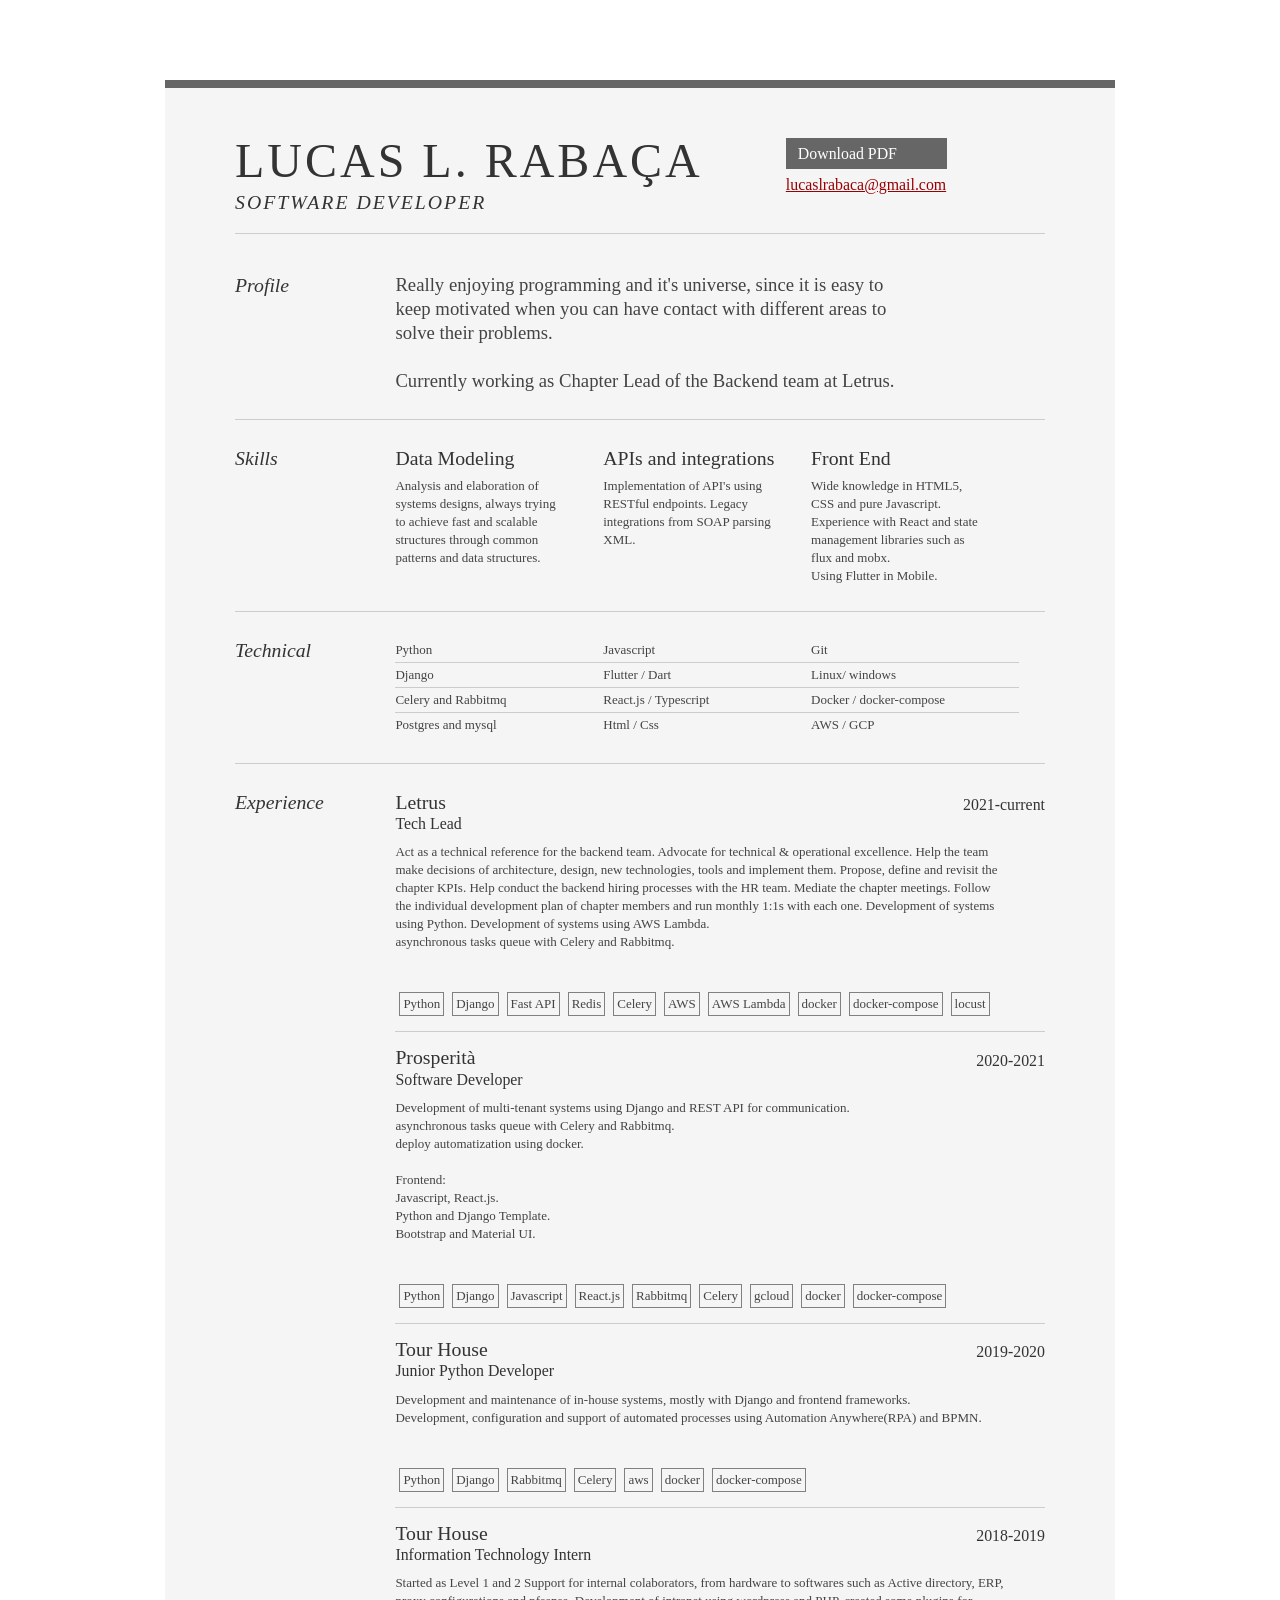
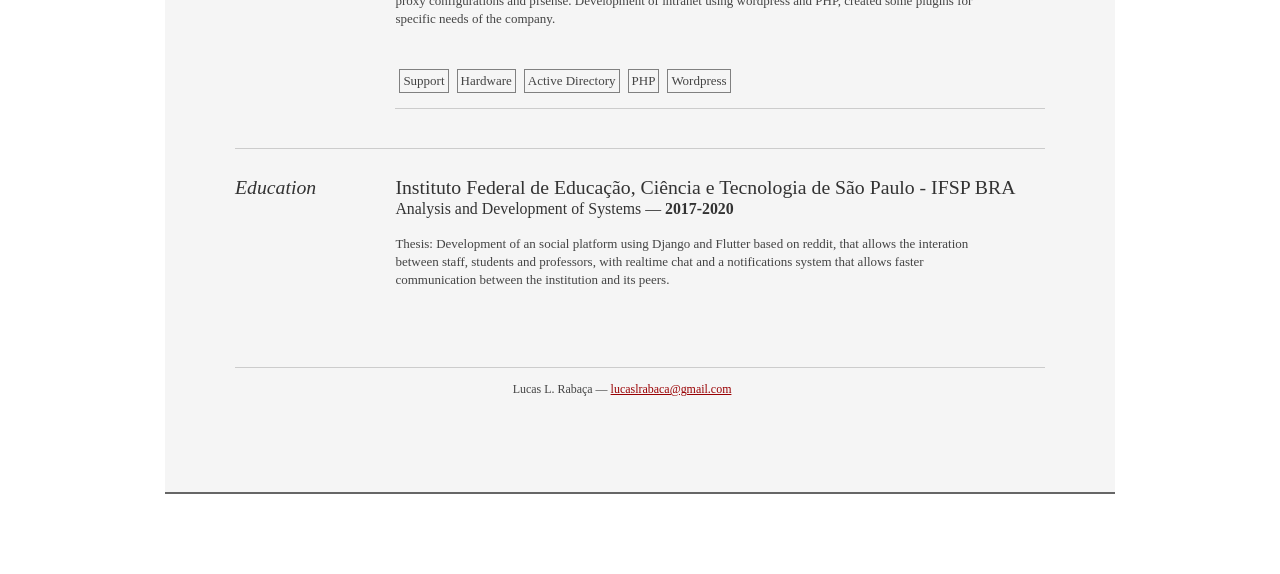
==== commit bed34fbd: "Update index.html" ====
--- a/index.html
+++ b/index.html
@@ -46,7 +46,7 @@
 								Really enjoying programming and it's universe, since it is easy to keep motivated when you can have
 								contact with different areas to solve their problems.
 								<br><br>
-								Currently working as a Full Stack Developer with Python's Django, React and relation databases.
+								Currently working as Chapter Lead of the Backend team at Letrus.
 							</p>
 						</div>
 					</div><!--// .yui-gf -->
